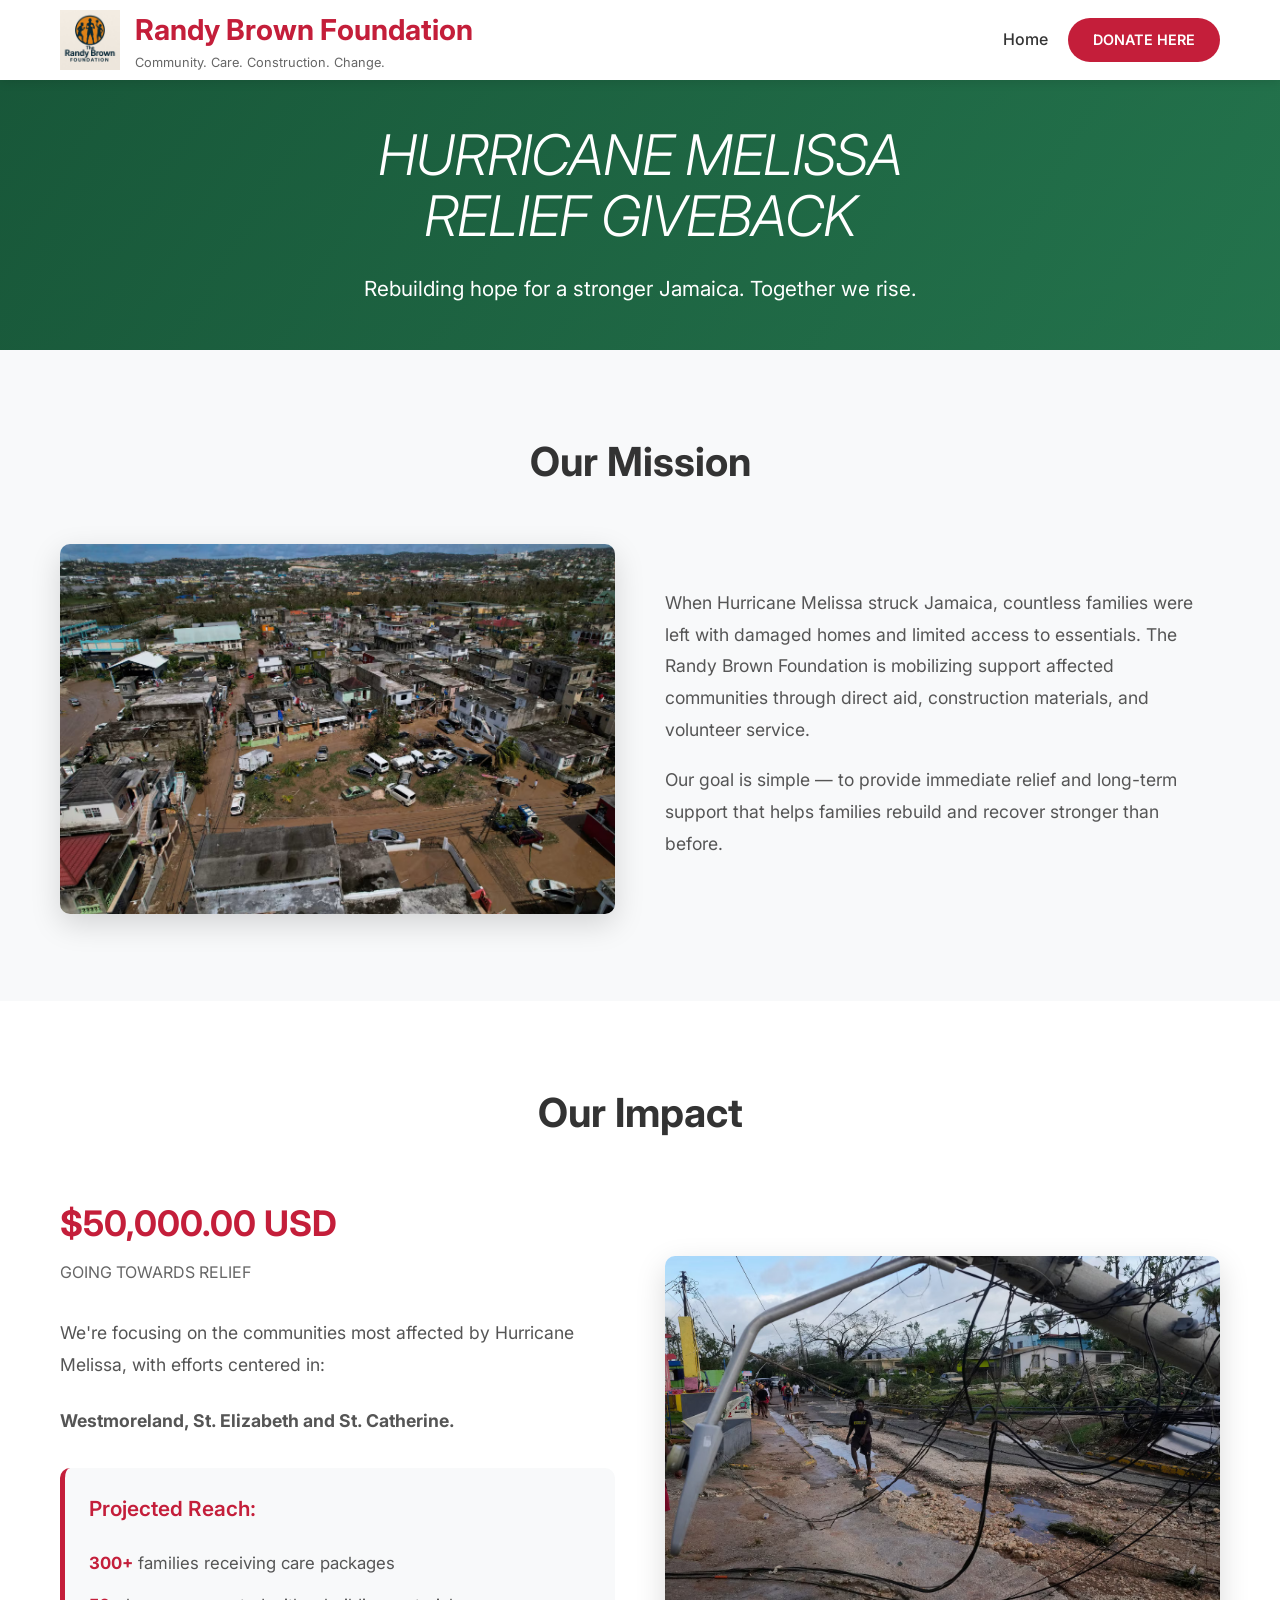
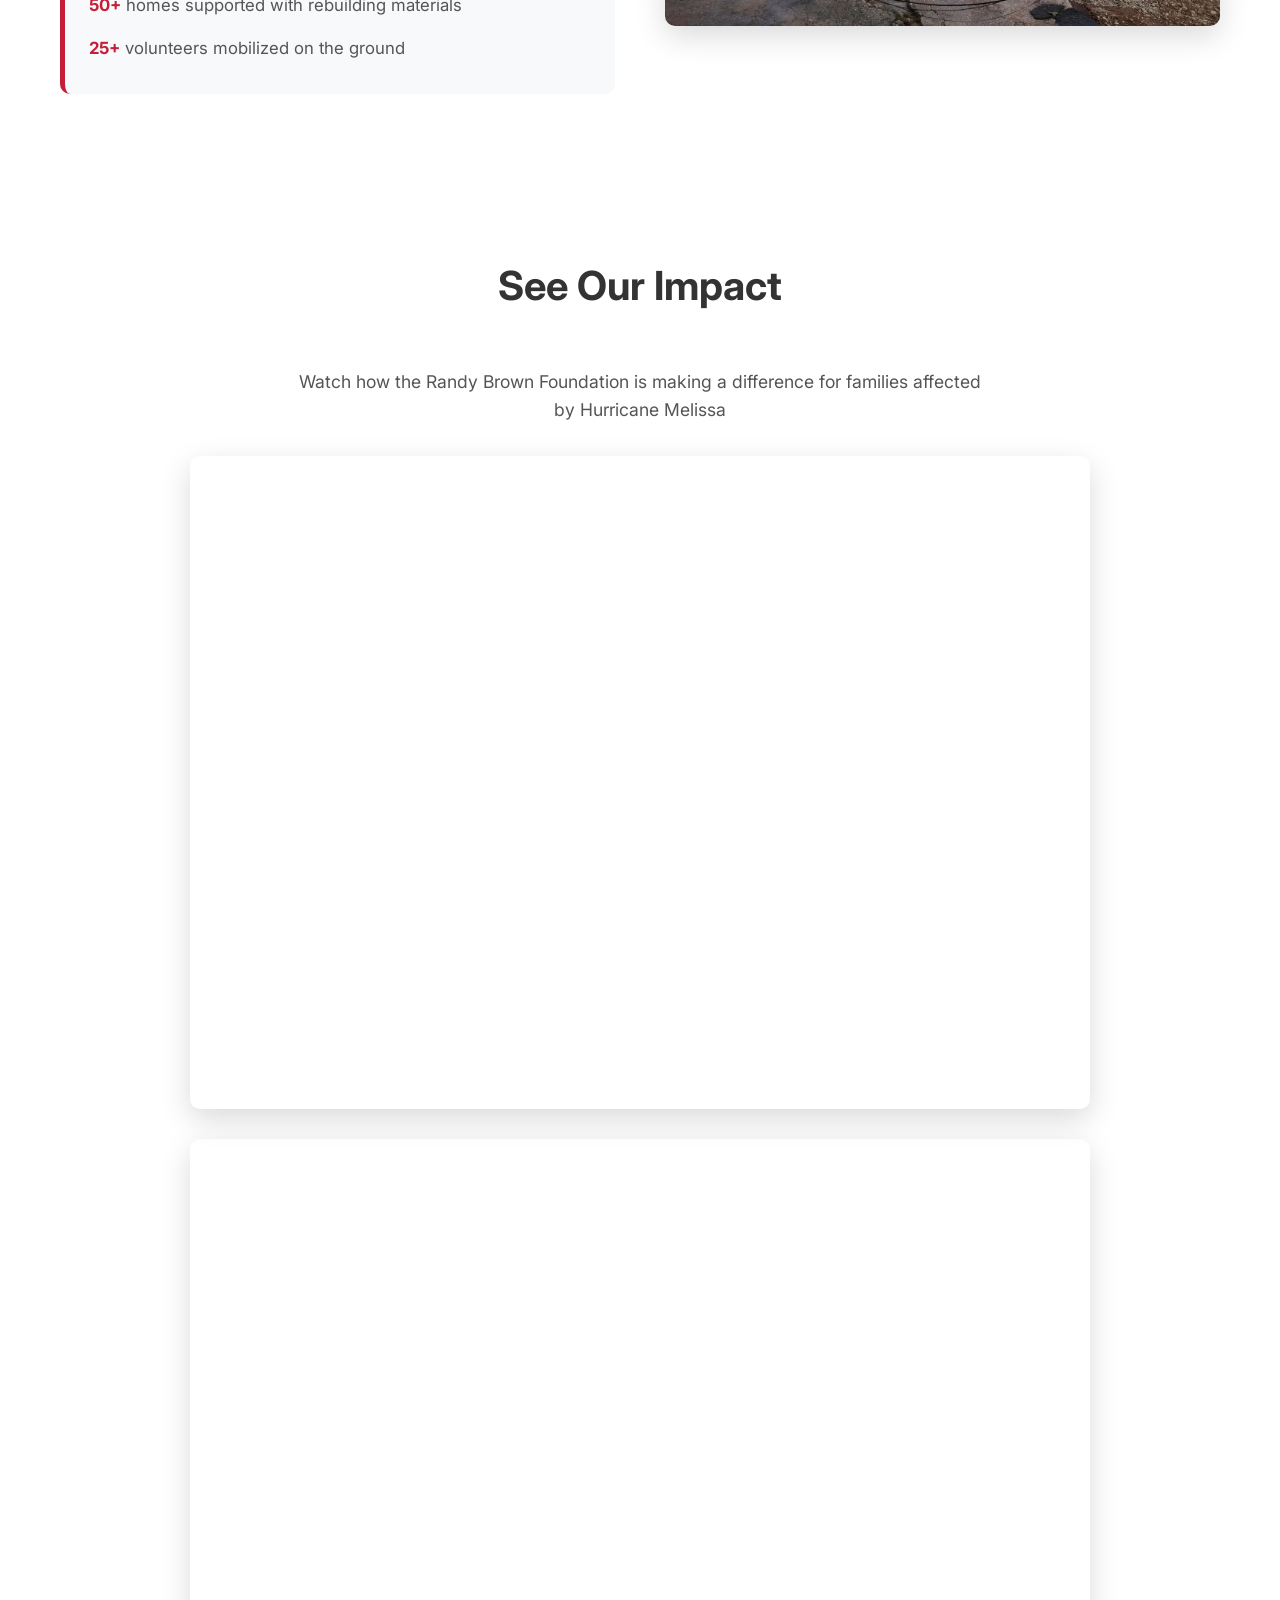
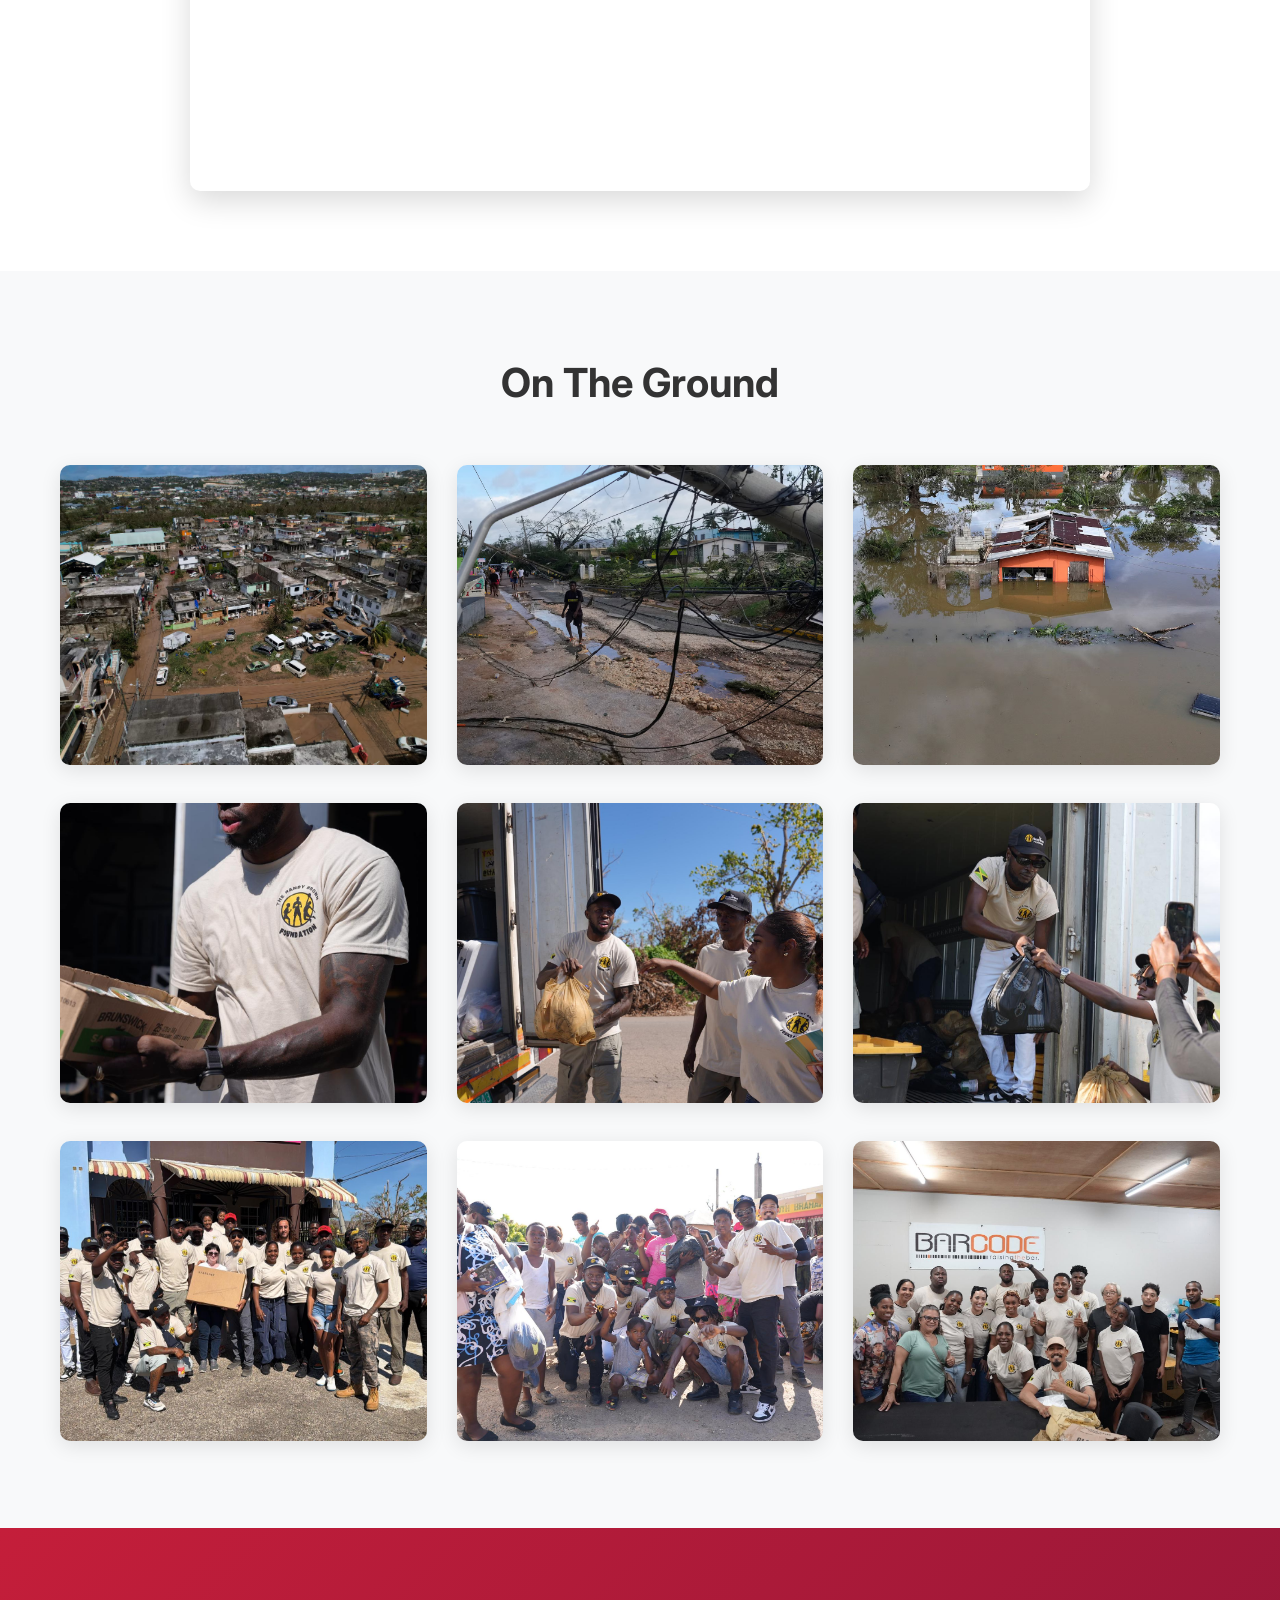
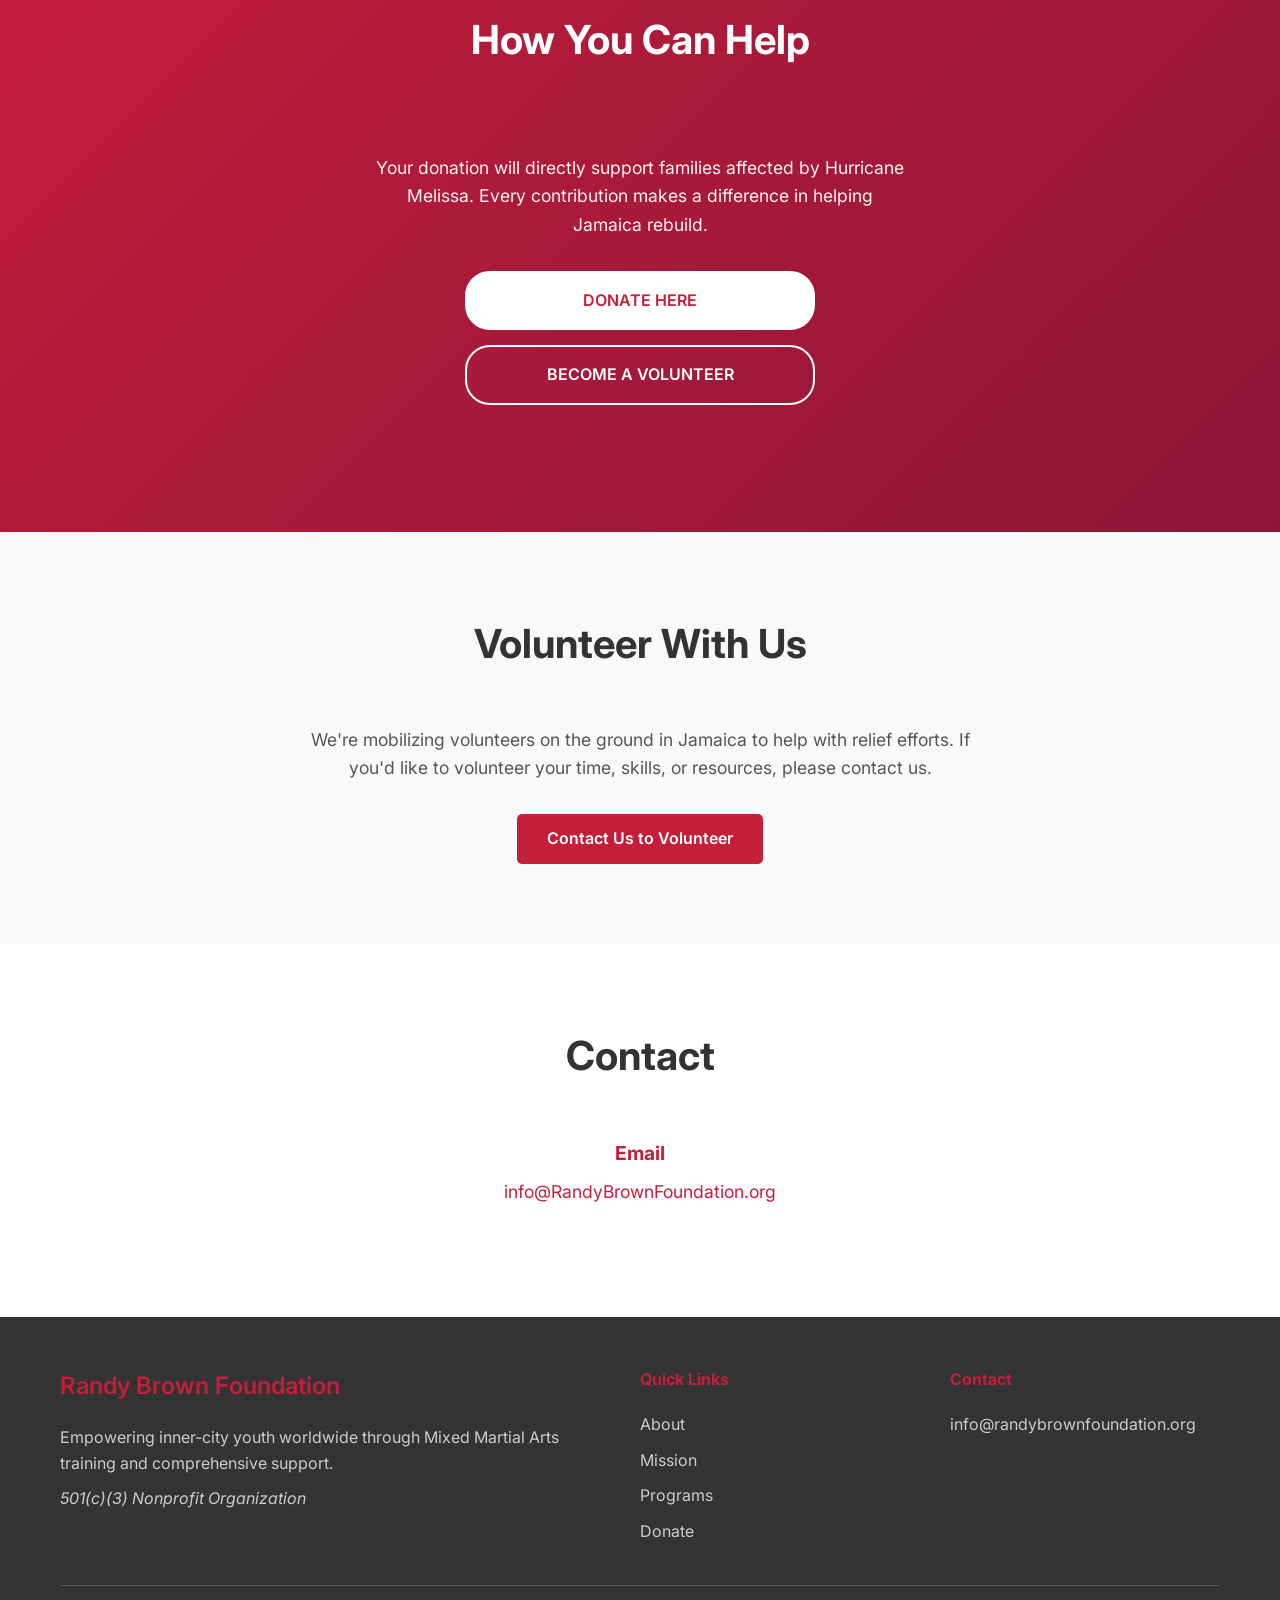
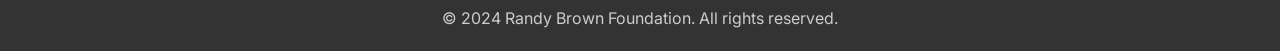
==== melissa/melissa-relief.html @ a9351c39 "Move hurricane relief banner to past events archive section - Remove Hurricane Melissa relief banner" ====
<!DOCTYPE html>
<html lang="en">
<head>
    <meta charset="UTF-8">
    <meta name="viewport" content="width=device-width, initial-scale=1.0">
    <title>Hurricane Melissa Relief - Randy Brown Foundation</title>
    <link rel="stylesheet" href="melissa-relief.css">
    <link href="https://fonts.googleapis.com/css2?family=Inter:wght@300;400;500;600;700&display=swap" rel="stylesheet">
</head>
<body>
    <header class="header">
        <nav class="nav">
            <div class="nav-container">
                <div class="logo">
                    <img src="../randybrownfoundation-logo.jpeg" alt="Randy Brown Foundation Logo" class="logo-image">
                    <div class="logo-text">
                        <h1>Randy Brown Foundation</h1>
                        <p>Community. Care. Construction. Change.</p>
                    </div>
                </div>
                <div class="nav-links">
                    <a href="../index.html" class="nav-link">Home</a>
                    <a href="https://donate.stripe.com/00wbJ15Nx6iqcdv9Ue6J200" target="_blank" class="btn-donate-header">DONATE HERE</a>
                </div>
            </div>
        </nav>
    </header>

    <main>
        <section class="hero">
            <div class="hero-overlay"></div>
            <div class="hero-content">
                <h1>HURRICANE MELISSA<br>RELIEF GIVEBACK</h1>
                <p>Rebuilding hope for a stronger Jamaica. Together we rise.</p>
            </div>
        </section>

        <section class="mission">
            <div class="container">
                <h2>Our Mission</h2>
                <div class="mission-grid">
                    <div class="mission-image">
                        <img src="img/hurricane-melissa-1.jpeg" alt="Hurricane Melissa damage in Jamaica">
                    </div>
                    <div class="mission-text">
                        <p>When Hurricane Melissa struck Jamaica, countless families were left with damaged homes and limited access to essentials. The Randy Brown Foundation is mobilizing support affected communities through direct aid, construction materials, and volunteer service.</p>
                        <p>Our goal is simple — to provide immediate relief and long-term support that helps families rebuild and recover stronger than before.</p>
                    </div>
                </div>
            </div>
        </section>

        <section class="impact">
            <div class="container">
                <h2>Our Impact</h2>
                <div class="impact-grid">
                    <div class="impact-text">
                        <h3 class="amount">$50,000.00 USD <span>GOING TOWARDS RELIEF</span></h3>
                        <p>We're focusing on the communities most affected by Hurricane Melissa, with efforts centered in:</p>
                        <p><strong>Westmoreland, St. Elizabeth and St. Catherine.</strong></p>

                        <div class="projected-reach">
                            <h4>Projected Reach:</h4>
                            <ul>
                                <li><strong>300+</strong> families receiving care packages</li>
                                <li><strong>50+</strong> homes supported with rebuilding materials</li>
                                <li><strong>25+</strong> volunteers mobilized on the ground</li>
                            </ul>
                        </div>
                    </div>
                    <div class="impact-image">
                        <img src="img/hurricane-melissa-2.jpeg" alt="Relief efforts in Jamaica">
                    </div>
                </div>
            </div>
        </section>

        <section class="video-impact">
            <div class="container">
                <h2>See Our Impact</h2>
                <p class="video-description">Watch how the Randy Brown Foundation is making a difference for families affected by Hurricane Melissa</p>
                <div class="video-container">
                    <iframe width="560" height="315" src="https://www.youtube.com/embed/iTLmsADDwqo" title="Randy Brown Foundation Hurricane Melissa Relief Impact" frameborder="0" allow="accelerometer; autoplay; clipboard-write; encrypted-media; gyroscope; picture-in-picture; web-share" allowfullscreen></iframe>
                </div>
                <div class="video-container">
                    <iframe width="560" height="315" src="https://www.youtube.com/embed/5aNq8YrdlqU" title="Randy Brown Foundation Hurricane Melissa Relief" frameborder="0" allow="accelerometer; autoplay; clipboard-write; encrypted-media; gyroscope; picture-in-picture; web-share" allowfullscreen></iframe>
                </div>
            </div>
        </section>

        <section class="photos">
            <div class="container">
                <h2>On The Ground</h2>
                <div class="photos-grid">
                    <div class="photo-item">
                        <img src="img/hurricane-melissa-1.jpeg" alt="Hurricane Melissa impact">
                    </div>
                    <div class="photo-item">
                        <img src="img/hurricane-melissa-2.jpeg" alt="Hurricane Melissa relief efforts">
                    </div>
                    <div class="photo-item">
                        <img src="img/hurricane-melissa-3.jpeg" alt="Hurricane Melissa recovery">
                    </div>
                    <div class="photo-item">
                        <img src="img/rbf-randy.jpeg" alt="Randy Brown on the ground in Jamaica">
                    </div>
                    <div class="photo-item">
                        <img src="img/rbf-randy-giveaway.jpeg" alt="Randy Brown leading relief giveaway">
                    </div>
                    <div class="photo-item">
                        <img src="img/rbf-truck-giveaway.jpeg" alt="Relief supply truck giveaway">
                    </div>
                    <div class="photo-item">
                        <img src="img/rbf-crew.jpeg" alt="RBF relief crew on the ground">
                    </div>
                    <div class="photo-item">
                        <img src="img/rbf-crew2.jpeg" alt="RBF relief crew in action">
                    </div>
                    <div class="photo-item">
                        <img src="img/rbf-barcode.jpeg" alt="RBF relief donation barcode">
                    </div>
                </div>
            </div>
        </section>

        <section id="donate" class="donate-section">
            <div class="container">
                <h2>How You Can Help</h2>
                <div class="donate-box">
                    <p>Your donation will directly support families affected by Hurricane Melissa. Every contribution makes a difference in helping Jamaica rebuild.</p>
                    <a href="https://donate.stripe.com/00wbJ15Nx6iqcdv9Ue6J200" target="_blank" class="btn-donate">DONATE HERE</a>
                    <a href="#volunteer" class="btn-volunteer">BECOME A VOLUNTEER</a>
                </div>
            </div>
        </section>

        <section id="volunteer" class="volunteer">
            <div class="container">
                <h2>Volunteer With Us</h2>
                <div class="volunteer-content">
                    <p>We're mobilizing volunteers on the ground in Jamaica to help with relief efforts. If you'd like to volunteer your time, skills, or resources, please contact us.</p>
                    <a href="mailto:info@RandyBrownFoundation.org" class="btn btn-primary">Contact Us to Volunteer</a>
                </div>
            </div>
        </section>

        <section class="contact">
            <div class="container">
                <h2>Contact</h2>
                <div class="contact-info">
                    <div class="contact-item">
                        <h4>Email</h4>
                        <p><a href="mailto:info@RandyBrownFoundation.org">info@RandyBrownFoundation.org</a></p>
                    </div>
                </div>
            </div>
        </section>
    </main>

    <footer class="footer">
        <div class="container">
            <div class="footer-content">
                <div class="footer-section">
                    <h3>Randy Brown Foundation</h3>
                    <p>Empowering inner-city youth worldwide through Mixed Martial Arts training and comprehensive support.</p>
                    <p><em>501(c)(3) Nonprofit Organization</em></p>
                </div>

                <div class="footer-section">
                    <h4>Quick Links</h4>
                    <ul>
                        <li><a href="../index.html#about">About</a></li>
                        <li><a href="../index.html#mission">Mission</a></li>
                        <li><a href="../index.html#programs">Programs</a></li>
                        <li><a href="../index.html#donate">Donate</a></li>
                    </ul>
                </div>

                <div class="footer-section">
                    <h4>Contact</h4>
                    <p>info@randybrownfoundation.org</p>
                </div>
            </div>

            <div class="footer-bottom">
                <p>&copy; 2024 Randy Brown Foundation. All rights reserved.</p>
            </div>
        </div>
    </footer>

</body>
</html>
---- melissa/melissa-relief.css ----
* {
    margin: 0;
    padding: 0;
    box-sizing: border-box;
}

body {
    font-family: 'Inter', sans-serif;
    line-height: 1.6;
    color: #333;
    overflow-x: hidden;
}

.container {
    max-width: 1200px;
    margin: 0 auto;
    padding: 0 20px;
}

/* Header */
.header {
    background: #fff;
    box-shadow: 0 2px 10px rgba(0,0,0,0.1);
    position: fixed;
    width: 100%;
    top: 0;
    z-index: 1000;
}

.nav-container {
    max-width: 1200px;
    margin: 0 auto;
    padding: 0 20px;
    display: flex;
    justify-content: space-between;
    align-items: center;
    height: 80px;
}

.logo {
    display: flex;
    align-items: center;
    gap: 15px;
}

.logo-image {
    height: 60px;
    width: auto;
    object-fit: contain;
}

.logo-text h1 {
    color: #c41e3a;
    font-size: 1.8rem;
    font-weight: 700;
    margin-bottom: 0;
}

.logo-text p {
    color: #666;
    font-size: 0.8rem;
    margin: 0;
}

.nav-links {
    display: flex;
    align-items: center;
    gap: 20px;
}

.nav-link {
    text-decoration: none;
    color: #333;
    font-weight: 500;
    transition: color 0.3s ease;
}

.nav-link:hover {
    color: #c41e3a;
}

.btn-donate-header {
    background: #c41e3a;
    color: white;
    padding: 10px 25px;
    border-radius: 25px;
    text-decoration: none;
    font-weight: 600;
    font-size: 0.9rem;
    transition: all 0.3s ease;
}

.btn-donate-header:hover {
    background: #8b1538;
    transform: translateY(-2px);
    box-shadow: 0 5px 15px rgba(196, 30, 58, 0.3);
}

/* Hero Section */
.hero {
    position: relative;
    height: 30vh;
    min-height: 225px;
    background: linear-gradient(rgba(0, 0, 0, 0.4), rgba(0, 0, 0, 0.5)),
                url('hero-background.jpg') center/cover no-repeat;
    display: flex;
    align-items: center;
    justify-content: center;
    text-align: center;
    margin-top: 80px;
    background-color: #1a5f3e;
}

.hero-overlay {
    position: absolute;
    top: 0;
    left: 0;
    right: 0;
    bottom: 0;
    background: linear-gradient(135deg, rgba(26, 95, 62, 0.8), rgba(45, 143, 95, 0.7));
}

.hero-content {
    position: relative;
    z-index: 1;
    color: white;
    max-width: 900px;
    padding: 2rem;
}

.hero-content h1 {
    font-size: 3.5rem;
    font-weight: 300;
    font-style: italic;
    margin-bottom: 1.5rem;
    line-height: 1.1;
    letter-spacing: -1px;
}

.hero-content p {
    font-size: 1.3rem;
    font-weight: 400;
    max-width: 600px;
    margin: 0 auto;
}

/* Section Styling */
section {
    padding: 80px 0;
}

h2 {
    font-size: 2.5rem;
    font-weight: 700;
    text-align: center;
    margin-bottom: 50px;
    color: #333;
}

h3 {
    font-size: 1.5rem;
    font-weight: 600;
    margin-bottom: 15px;
    color: #333;
}

/* Mission Section */
.mission {
    background: #f8f9fa;
}

.mission-grid {
    display: grid;
    grid-template-columns: 1fr 1fr;
    gap: 50px;
    align-items: center;
}

.mission-image img {
    width: 100%;
    height: auto;
    border-radius: 10px;
    box-shadow: 0 10px 30px rgba(0, 0, 0, 0.15);
}

.mission-text p {
    font-size: 1.1rem;
    line-height: 1.8;
    margin-bottom: 1.2rem;
    color: #555;
}

/* Impact Section */
.impact {
    background: white;
}

.impact-grid {
    display: grid;
    grid-template-columns: 1fr 1fr;
    gap: 50px;
    align-items: center;
}

.amount {
    font-size: 2.2rem;
    font-weight: 700;
    color: #c41e3a;
    margin-bottom: 2rem;
}

.amount span {
    font-size: 1rem;
    font-weight: 400;
    color: #666;
    display: block;
    margin-top: 0.5rem;
}

.impact-text p {
    font-size: 1.1rem;
    line-height: 1.8;
    margin-bottom: 1.5rem;
    color: #555;
}

.projected-reach {
    margin-top: 2rem;
    padding: 1.5rem;
    background: #f8f9fa;
    border-radius: 10px;
    border-left: 5px solid #c41e3a;
}

.projected-reach h4 {
    font-size: 1.3rem;
    font-weight: 600;
    margin-bottom: 1rem;
    color: #c41e3a;
}

.projected-reach ul {
    list-style: none;
    padding: 0;
}

.projected-reach li {
    font-size: 1.05rem;
    padding: 0.5rem 0;
    color: #555;
}

.projected-reach li strong {
    color: #c41e3a;
    font-weight: 700;
}

.impact-image img {
    width: 100%;
    height: auto;
    border-radius: 10px;
    box-shadow: 0 10px 30px rgba(0, 0, 0, 0.15);
}

/* Video Impact Section */
.video-impact {
    background: white;
    text-align: center;
}

.video-description {
    font-size: 1.1rem;
    color: #555;
    margin-bottom: 2rem;
    max-width: 700px;
    margin-left: auto;
    margin-right: auto;
}

.video-container {
    position: relative;
    padding-bottom: 56.25%; /* 16:9 aspect ratio */
    height: 0;
    overflow: hidden;
    max-width: 900px;
    margin: 30px auto 0;
    border-radius: 10px;
    box-shadow: 0 10px 30px rgba(0, 0, 0, 0.15);
}

.video-container iframe {
    position: absolute;
    top: 0;
    left: 0;
    width: 100%;
    height: 100%;
    border-radius: 10px;
}

/* Photos Section */
.photos {
    background: #f8f9fa;
}

.photos-grid {
    display: grid;
    grid-template-columns: repeat(auto-fit, minmax(300px, 1fr));
    gap: 30px;
}

.photo-item img {
    width: 100%;
    height: 300px;
    object-fit: cover;
    border-radius: 10px;
    box-shadow: 0 5px 20px rgba(0, 0, 0, 0.1);
    transition: transform 0.3s ease;
}

.photo-item img:hover {
    transform: scale(1.03);
}

/* Donate Section */
.donate-section {
    background: linear-gradient(135deg, #c41e3a 0%, #8b1538 100%);
    color: white;
    text-align: center;
}

.donate-section h2 {
    color: white;
}

.donate-box {
    max-width: 600px;
    margin: 0 auto;
    padding: 2rem;
}

.donate-box p {
    font-size: 1.1rem;
    margin-bottom: 2rem;
    opacity: 0.95;
}

.btn-donate,
.btn-volunteer {
    display: block;
    padding: 15px 40px;
    margin: 15px auto;
    border-radius: 25px;
    text-decoration: none;
    font-weight: 600;
    font-size: 1rem;
    transition: all 0.3s ease;
    max-width: 350px;
}

.btn-donate {
    background: white;
    color: #c41e3a;
    border: 2px solid white;
}

.btn-donate:hover {
    background: transparent;
    color: white;
    transform: translateY(-3px);
    box-shadow: 0 8px 20px rgba(0, 0, 0, 0.2);
}

.btn-volunteer {
    background: transparent;
    color: white;
    border: 2px solid white;
}

.btn-volunteer:hover {
    background: white;
    color: #c41e3a;
    transform: translateY(-3px);
    box-shadow: 0 8px 20px rgba(0, 0, 0, 0.2);
}

/* Volunteer Section */
.volunteer {
    background: #f8f9fa;
    text-align: center;
}

.volunteer-content {
    max-width: 700px;
    margin: 0 auto;
}

.volunteer-content p {
    font-size: 1.1rem;
    margin-bottom: 2rem;
    color: #555;
}

.btn {
    display: inline-block;
    padding: 12px 30px;
    border-radius: 5px;
    text-decoration: none;
    font-weight: 600;
    transition: all 0.3s ease;
}

.btn-primary {
    background: #c41e3a;
    color: white;
}

.btn-primary:hover {
    background: #8b1538;
    transform: translateY(-2px);
}

/* Contact Section */
.contact {
    background: white;
}

.contact-info {
    max-width: 600px;
    margin: 0 auto;
    text-align: center;
}

.contact-item {
    margin-bottom: 30px;
}

.contact-item h4 {
    color: #c41e3a;
    margin-bottom: 10px;
    font-size: 1.2rem;
}

.contact-item p {
    color: #555;
    font-size: 1.1rem;
}

.contact-item a {
    color: #c41e3a;
    text-decoration: none;
    transition: color 0.3s ease;
}

.contact-item a:hover {
    color: #8b1538;
    text-decoration: underline;
}

/* Footer */
.footer {
    background: #333;
    color: white;
    padding: 50px 0 20px;
}

.footer-content {
    display: grid;
    grid-template-columns: 2fr 1fr 1fr;
    gap: 40px;
    margin-bottom: 30px;
}

.footer-section h3,
.footer-section h4 {
    color: #c41e3a;
    margin-bottom: 20px;
}

.footer-section p {
    color: #ccc;
    margin-bottom: 10px;
}

.footer-section ul {
    list-style: none;
}

.footer-section ul li {
    margin-bottom: 10px;
}

.footer-section ul li a {
    color: #ccc;
    text-decoration: none;
    transition: color 0.3s ease;
}

.footer-section ul li a:hover {
    color: #c41e3a;
}

.footer-bottom {
    text-align: center;
    padding-top: 20px;
    border-top: 1px solid #555;
    color: #ccc;
}

/* Responsive Design */
@media (max-width: 968px) {
    .mission-grid,
    .impact-grid {
        grid-template-columns: 1fr;
        gap: 2rem;
    }

    .hero-content h1 {
        font-size: 2.5rem;
    }

    .photos-grid {
        grid-template-columns: 1fr;
    }

    .nav-links {
        gap: 10px;
    }

    .logo-text h1 {
        font-size: 1.4rem;
    }

    .footer-content {
        grid-template-columns: 1fr;
        text-align: center;
    }
}

@media (max-width: 640px) {
    .hero-content h1 {
        font-size: 2rem;
    }

    .hero-content p {
        font-size: 1.1rem;
    }

    .hero {
        min-height: 200px;
    }

    h2 {
        font-size: 2rem;
    }

    .mission-text p,
    .impact-text p {
        font-size: 1rem;
    }

    .donate-box {
        padding: 1rem;
    }

    .amount {
        font-size: 1.8rem;
    }

    .nav-links {
        flex-direction: column;
        gap: 5px;
    }

    .logo {
        gap: 10px;
    }

    .logo-image {
        height: 50px;
    }

    .logo-text h1 {
        font-size: 1.2rem;
    }

    .logo-text p {
        font-size: 0.7rem;
    }

    section {
        padding: 60px 0;
    }
}
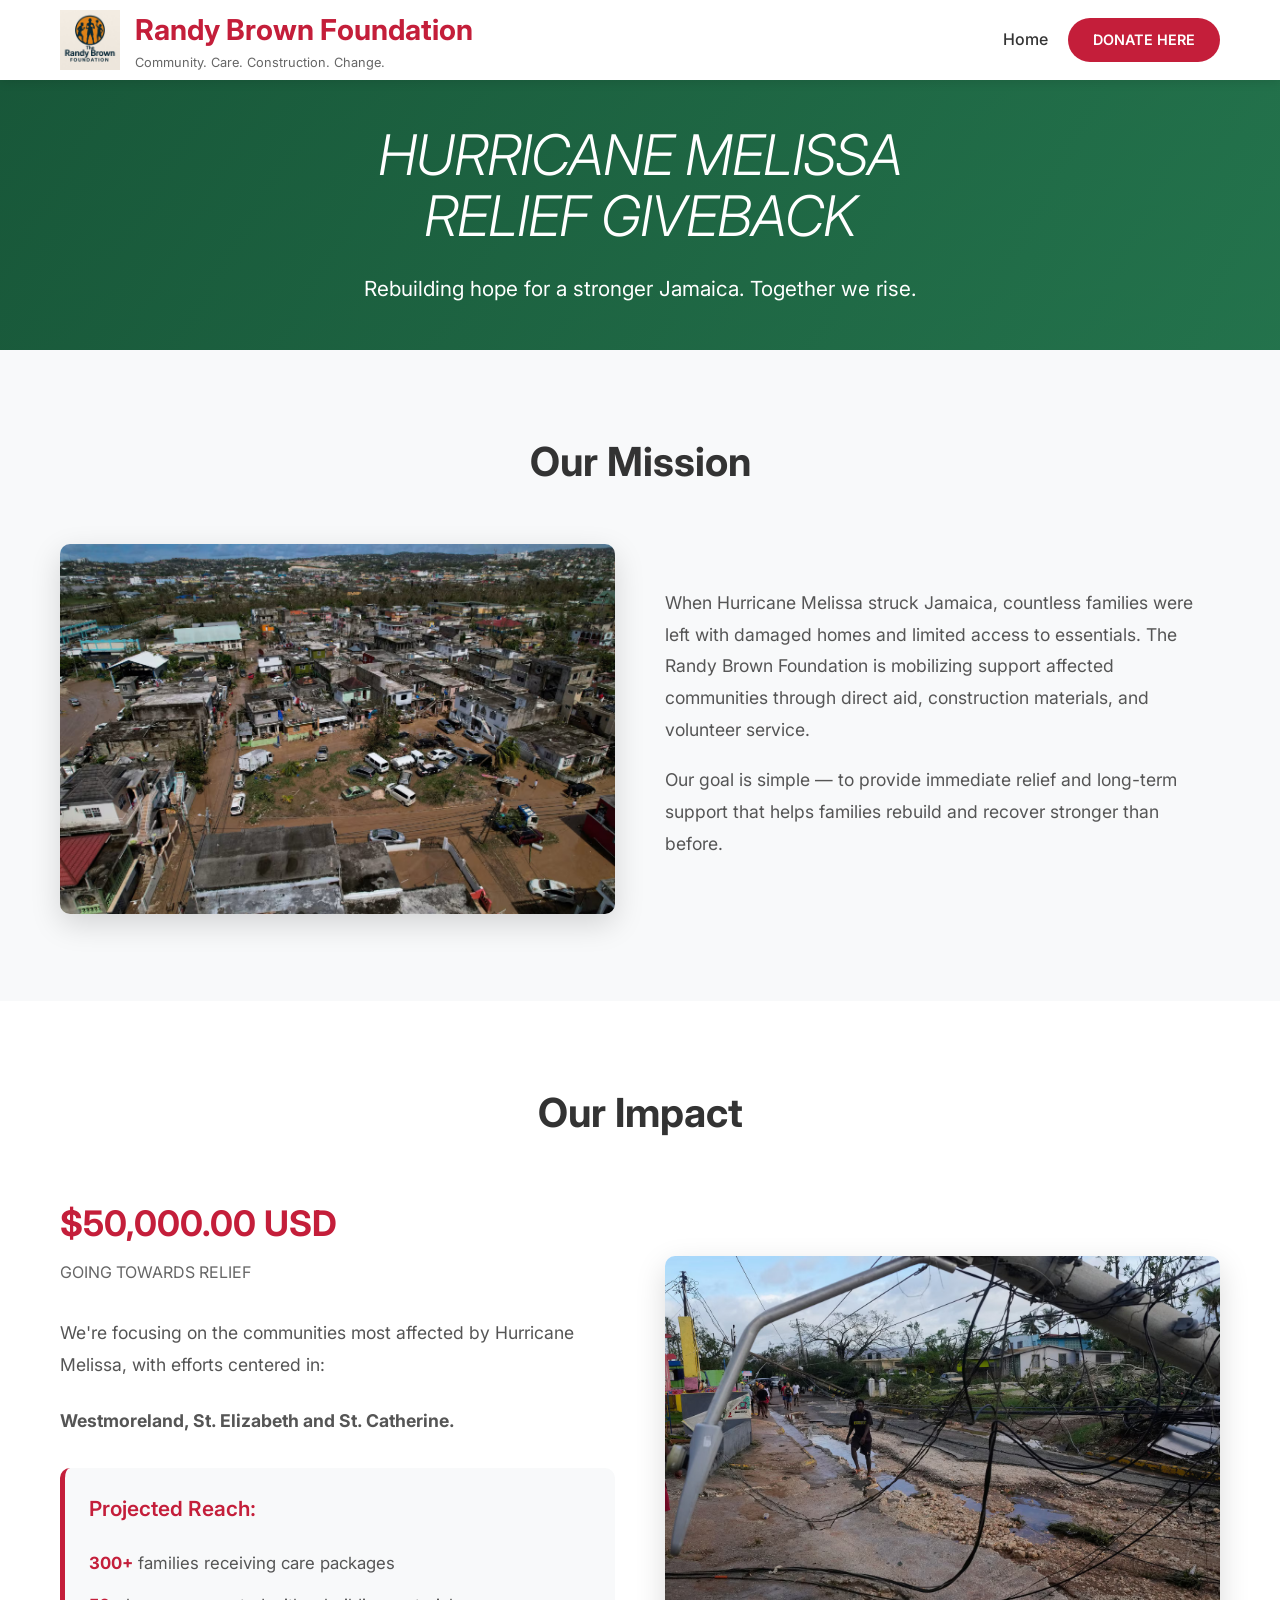
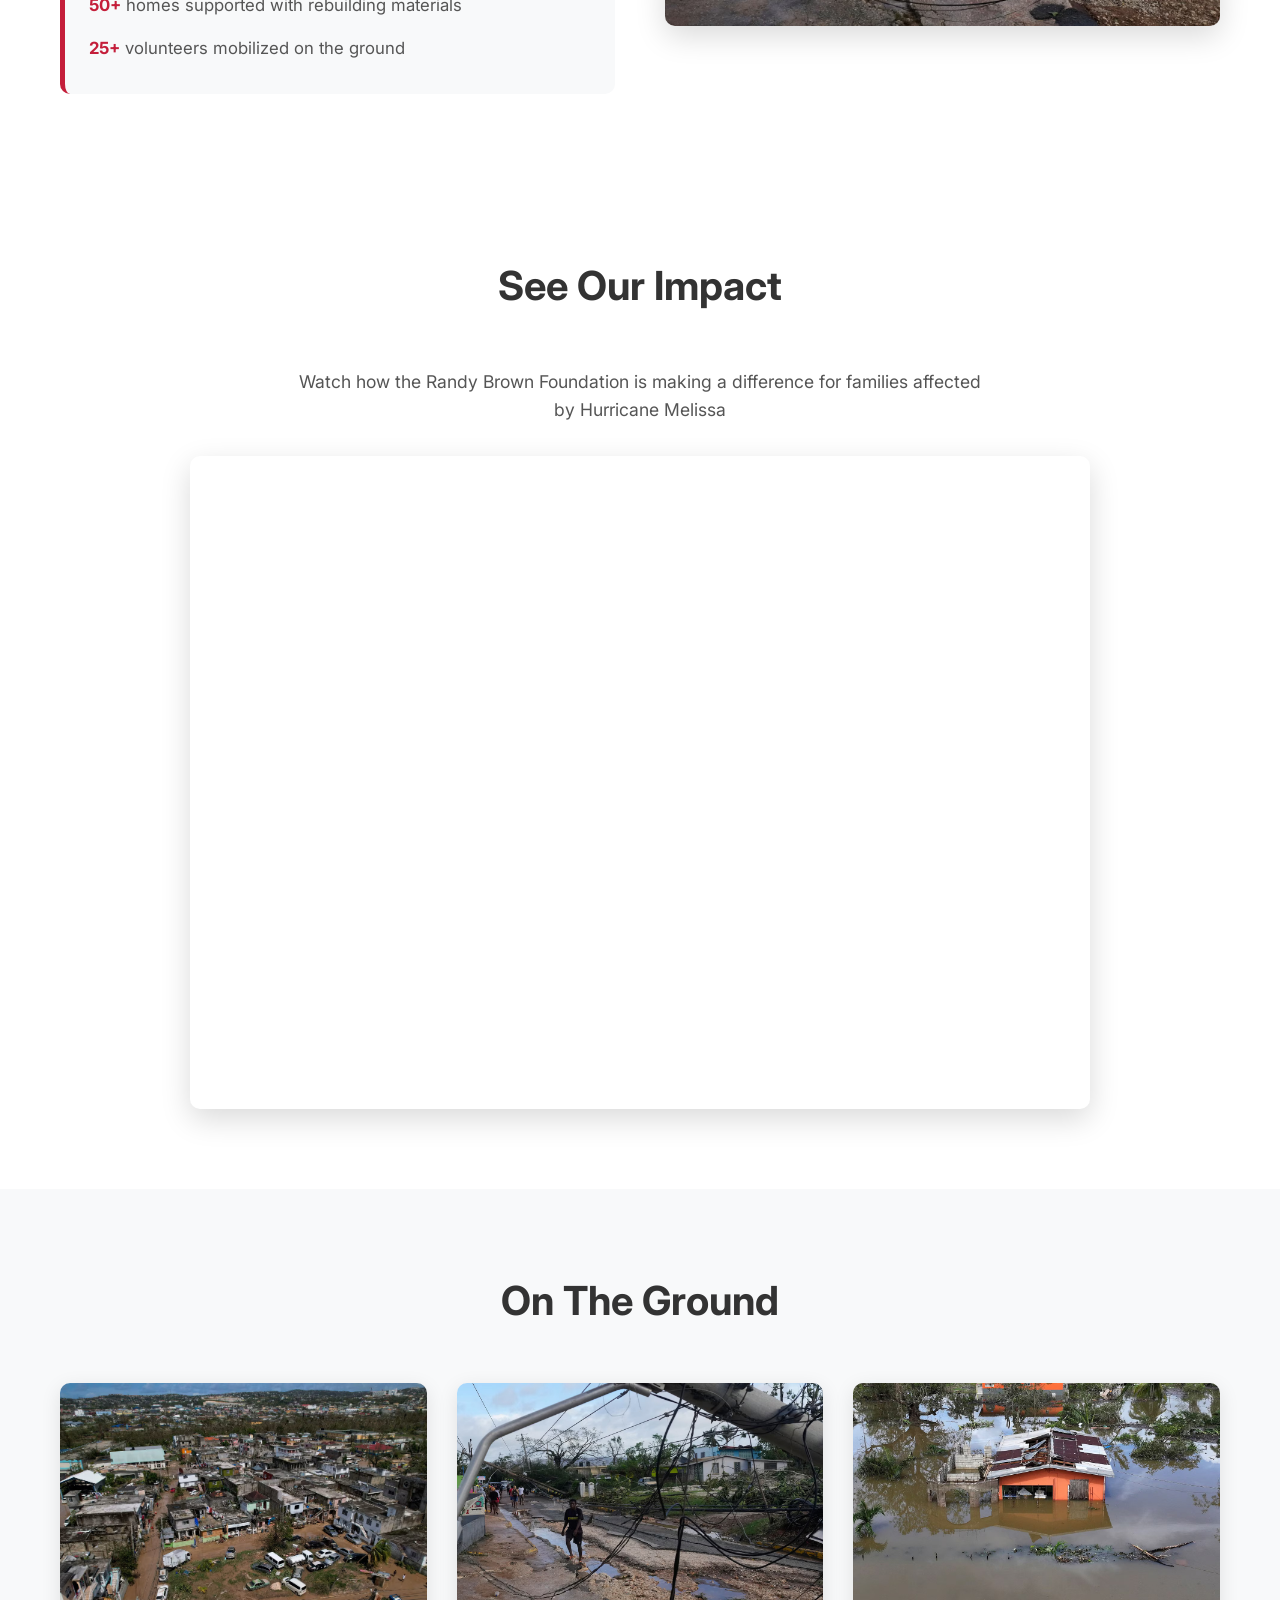
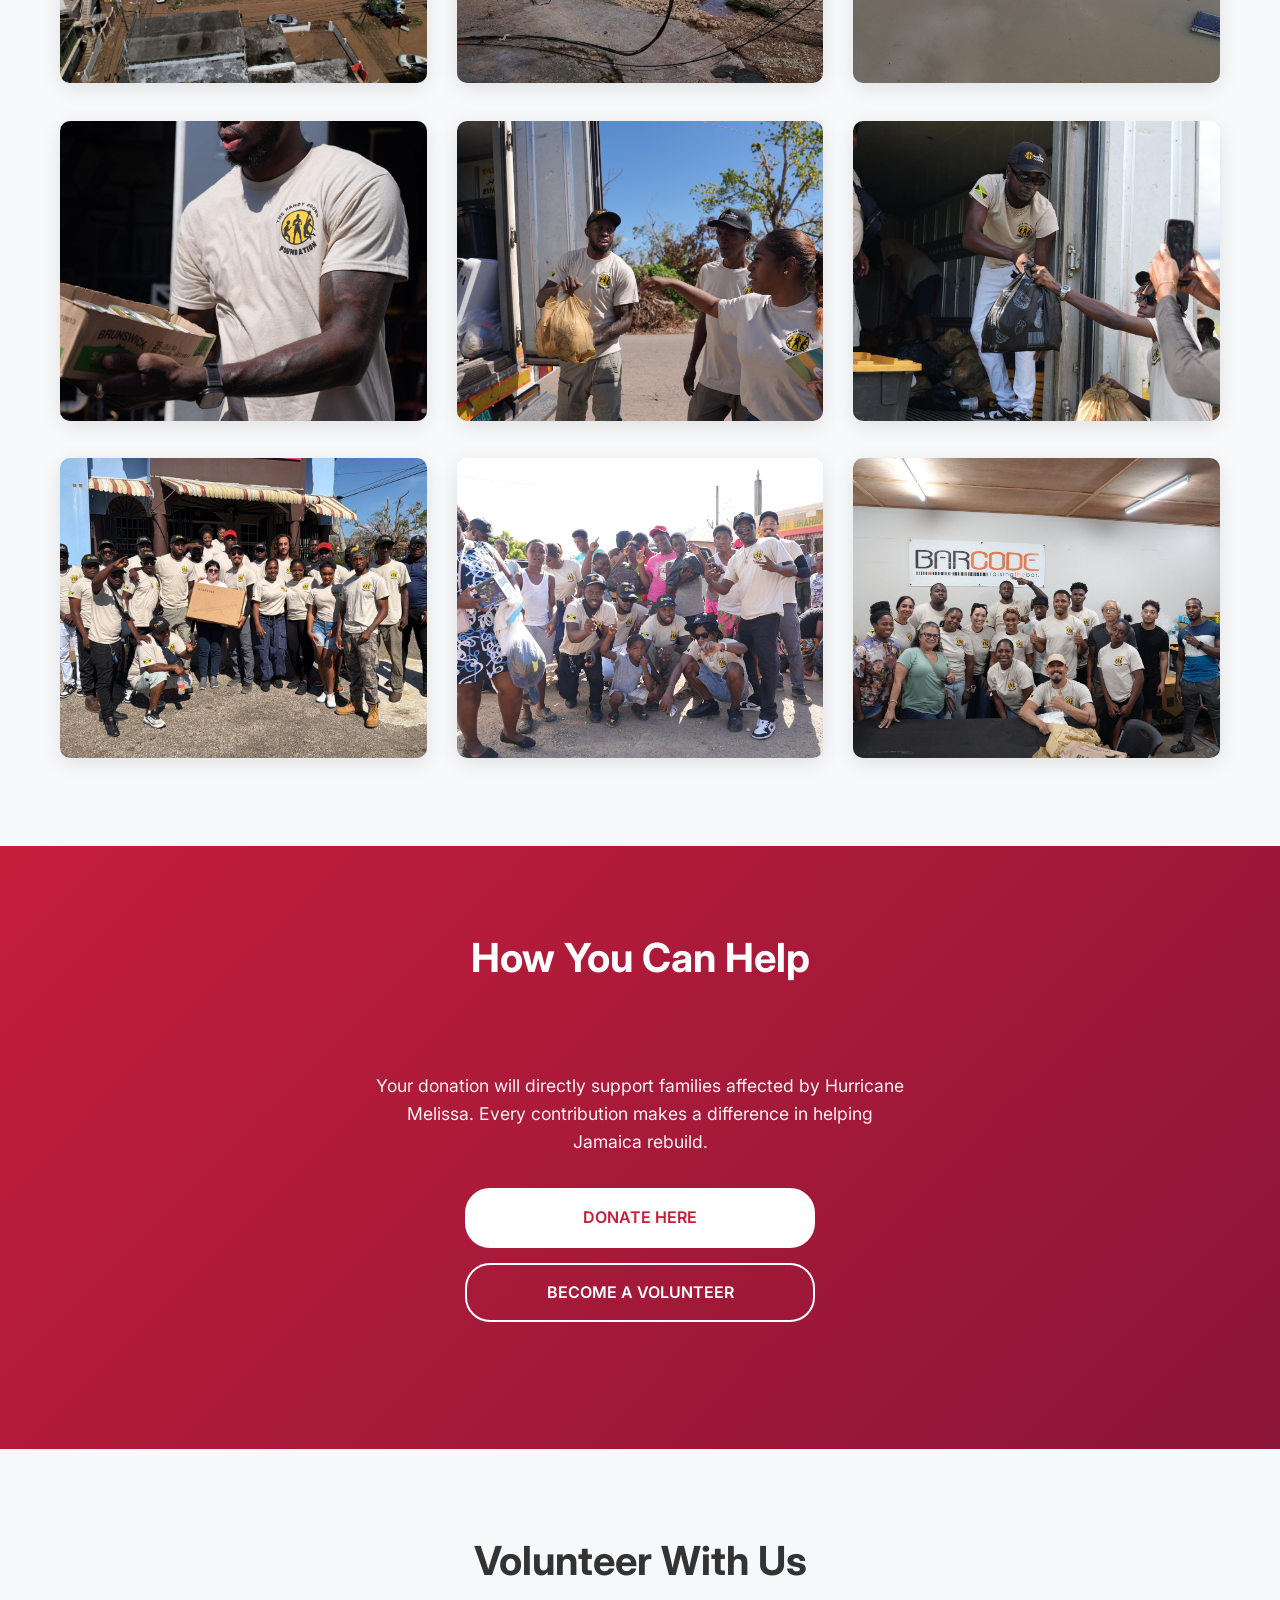
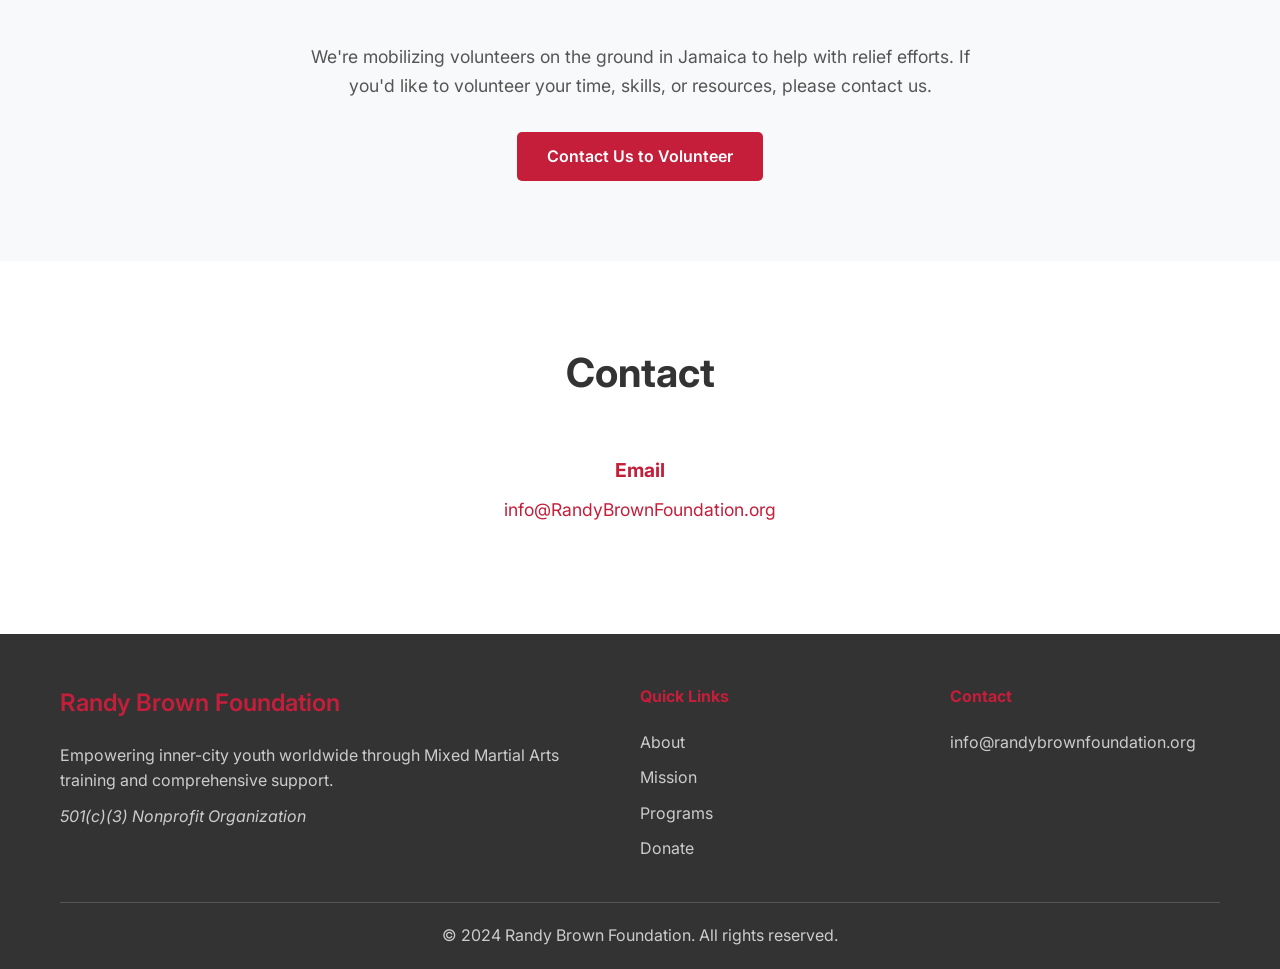
==== commit f668db4f: "Remove old video from Melissa relief page, keep latest Co-Authored-By: Claude Opus 4.6 (1M context) " ====
--- a/melissa/melissa-relief.html
+++ b/melissa/melissa-relief.html
@@ -79,9 +79,6 @@
             <div class="container">
                 <h2>See Our Impact</h2>
                 <p class="video-description">Watch how the Randy Brown Foundation is making a difference for families affected by Hurricane Melissa</p>
-                <div class="video-container">
-                    <iframe width="560" height="315" src="https://www.youtube.com/embed/iTLmsADDwqo" title="Randy Brown Foundation Hurricane Melissa Relief Impact" frameborder="0" allow="accelerometer; autoplay; clipboard-write; encrypted-media; gyroscope; picture-in-picture; web-share" allowfullscreen></iframe>
-                </div>
                 <div class="video-container">
                     <iframe width="560" height="315" src="https://www.youtube.com/embed/5aNq8YrdlqU" title="Randy Brown Foundation Hurricane Melissa Relief" frameborder="0" allow="accelerometer; autoplay; clipboard-write; encrypted-media; gyroscope; picture-in-picture; web-share" allowfullscreen></iframe>
                 </div>
